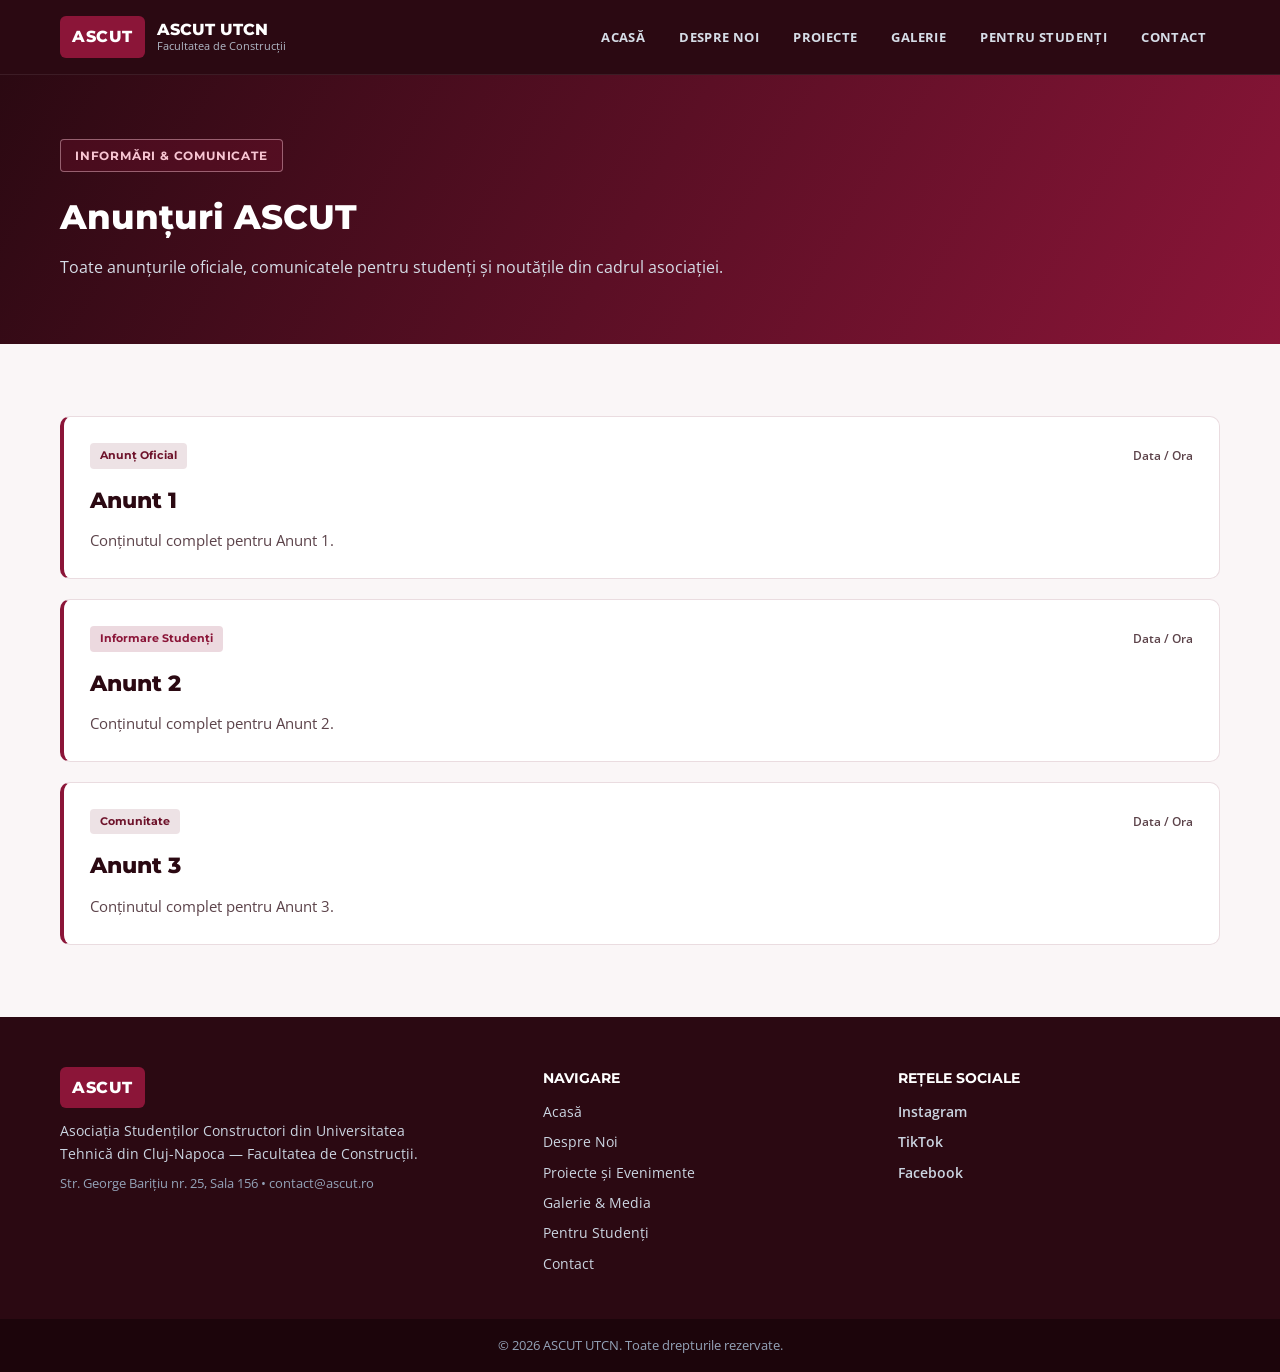
==== Pagini Principale/anunturi.html @ 0e9b0244 "Add files via upload" ====
<!DOCTYPE html>
<html lang="ro">
<head>
    <meta charset="UTF-8" />
    <meta name="viewport" content="width=device-width, initial-scale=1.0" />
    <title>ASCUT UTCN — Anunțuri</title>
    <link href="https://fonts.googleapis.com/css2?family=Montserrat:wght@400;600;700;800&family=Open+Sans:wght@400;600&display=swap" rel="stylesheet">
    <link rel="stylesheet" href="../Style_Sheet.css">
</head>
<body id="page-anunturi">
    <header class="site-header">
        <div class="container header-wrap">
            <a href="../index.html" class="brand-logo">
                <span class="brand-mark">ASCUT</span>
                <span class="brand-text">
                    <strong>ASCUT UTCN</strong>
                    <small>Facultatea de Construcții</small>
                </span>
            </a>

            <button class="nav-toggle" id="navToggle" aria-label="Meniu">☰</button>

            <nav class="main-nav" id="mainNav">
                <ul>
                    <li><a href="../index.html">Acasă</a></li>
                    <li><a href="../Pagini Principale/despre.html">Despre Noi</a></li>
                    <li><a href="../Pagini Principale/proiecte.html">Proiecte</a></li>
                    <li><a href="../Pagini Principale/galerie.html">Galerie</a></li>
                    <li class="has-dropdown">
                        <a href="studenti.html">Pentru Studenți</a>
                        <ul class="dropdown-menu">
                            <li><a href="anunturi.html">Anunțuri</a></li>
                        </ul>
                    </li>
                    <li><a href="../Pagini Principale/contact.html">Contact</a></li>
                </ul>
            </nav>
        </div>
    </header>

    <section class="page-hero">
        <div class="container">
            <span class="eyebrow">Informări & Comunicate</span>
            <h1>Anunțuri ASCUT</h1>
            <p>Toate anunțurile oficiale, comunicatele pentru studenți și noutățile din cadrul asociației.</p>
        </div>
    </section>

    <section class="section-block">
        <div class="container">
            <div class="announcements-archive">
                <article class="announcement-detail-card" id="anunt-1">
                    <div class="card-top-meta">
                        <span class="badge">Anunț Oficial</span>
                        <span class="date-text">Data / Ora</span>
                    </div>
                    <h2>Anunt 1</h2>
                    <p>Conținutul complet pentru Anunt 1.</p>
                </article>

                <article class="announcement-detail-card" id="anunt-2">
                    <div class="card-top-meta">
                        <span class="badge badge-orange">Informare Studenți</span>
                        <span class="date-text">Data / Ora</span>
                    </div>
                    <h2>Anunt 2</h2>
                    <p>Conținutul complet pentru Anunt 2.</p>
                </article>

                <article class="announcement-detail-card" id="anunt-3">
                    <div class="card-top-meta">
                        <span class="badge">Comunitate</span>
                        <span class="date-text">Data / Ora</span>
                    </div>
                    <h2>Anunt 3</h2>
                    <p>Conținutul complet pentru Anunt 3.</p>
                </article>
            </div>
        </div>
    </section>

    <footer class="site-footer">
        <div class="container footer-top">
            <div class="footer-brand">
                <span class="brand-mark light">ASCUT</span>
                <p>Asociația Studenților Constructori din Universitatea Tehnică din Cluj-Napoca — Facultatea de Construcții.</p>
                <p class="footer-meta">Str. George Barițiu nr. 25, Sala 156 • contact@ascut.ro</p>
            </div>
            <div class="footer-links">
                <h4>Navigare</h4>
                <ul>
                    <li><a href="../index.html">Acasă</a></li>
                    <li><a href="../Pagini Principale/despre.html">Despre Noi</a></li>
                    <li><a href="../Pagini Principale/proiecte.html">Proiecte și Evenimente</a></li>
                    <li><a href="../Pagini Principale/galerie.html">Galerie & Media</a></li>
                    <li><a href="../Pagini Principale/studenti.html">Pentru Studenți</a></li>
                    <li><a href="../Pagini Principale/contact.html">Contact</a></li>
                </ul>
            </div>
            <div class="footer-social">
                <h4>Rețele Sociale</h4>
                <div class="social-row">
                    <a href="https://www.instagram.com/ascutcj?cnvx=MTdldHo4dGRhZXJoZQ==" target="_blank" rel="noopener">Instagram</a>
                    <a href="https://www.tiktok.com/@ascutcluj?_t=8gfx7Oilkae&_r=1&fbclid=PAb21jcAVs_gpleHRuA2FlbQIxMQBwZG9mAnNydGMGYXBwX2lkDzU2NzA2NzM0MzM1MjQyNwABpx4m5v5Hw3M3sa0yOJ65TQZiartGREE3QuW4AV2tbTBWIR52F-DzrX0bxWzS_aem_XJSgGe1kebtcpUfFT2OKNA" target="_blank" rel="noopener">TikTok</a>
                    <a href="https://www.facebook.com/share/1CMDo1Qpi5/" target="_blank" rel="noopener">Facebook</a>
                </div>
            </div>
        </div>
        <div class="footer-bottom">
            <div class="container">
                <p>© 2026 ASCUT UTCN. Toate drepturile rezervate.</p>
            </div>
        </div>
    </footer>

    <script src="../script.js"></script>
</body>
</html>
---- Style_Sheet.css ----
:root {
    --dark-bg: #2b0912;         /* Vișiniu foarte închis pentru header / hero / footer */
    --dark-surface: #3d0d1a;    /* Fundal închis pentru benzi de evidențiere */
    --primary: #6e132b;         /* Vișiniu principal */
    --accent: #8b1538;          /* Culoare accent / butoane principale */
    --accent-hover: #630d27;    /* Culoare hover */
    --light-bg: #faf6f7;        /* Fundal deschis */
    --white: #ffffff;
    --text-dark: #240910;
    --text-muted: #5c434a;
    --border: #eadce0;
}

* {
    margin: 0;
    padding: 0;
    box-sizing: border-box;
}

body {
    font-family: 'Open Sans', sans-serif;
    color: var(--text-dark);
    background-color: var(--light-bg);
    line-height: 1.6;
}

h1, h2, h3, h4, .btn, .pill-btn {
    font-family: 'Montserrat', sans-serif;
}

a {
    text-decoration: none;
    color: inherit;
    transition: all 0.2s ease;
}

ul {
    list-style: none;
}

.container {
    max-width: 1200px;
    margin: 0 auto;
    padding: 0 20px;
}

.bg-white {
    background-color: var(--white);
}

/* HEADER */

.site-header {
    background-color: var(--dark-bg);
    color: var(--white);
    position: sticky;
    top: 0;
    z-index: 1000;
    border-bottom: 1px solid rgba(255, 255, 255, 0.08);
}

.header-wrap {
    display: flex;
    justify-content: space-between;
    align-items: center;
    min-height: 74px;
    gap: 20px;
}

.brand-logo {
    display: flex;
    align-items: center;
    gap: 12px;
}

.brand-mark {
    background-color: var(--accent);
    color: var(--white);
    font-family: 'Montserrat', sans-serif;
    font-weight: 800;
    font-size: 16px;
    padding: 8px 12px;
    border-radius: 6px;
    letter-spacing: 0.5px;
}

.brand-text {
    display: flex;
    flex-direction: column;
    line-height: 1.15;
}

    .brand-text strong {
        font-family: 'Montserrat', sans-serif;
        font-size: 16px;
        font-weight: 800;
    }

    .brand-text small {
        font-size: 11px;
        color: #b0b8c5;
    }

.main-nav ul {
    display: flex;
    align-items: center;
    gap: 6px;
    flex-wrap: wrap;
}

    .main-nav ul li a {
        padding: 8px 14px;
        font-size: 13px;
        font-weight: 700;
        text-transform: uppercase;
        letter-spacing: 0.4px;
        color: #d5dce6;
        border-radius: 6px;
    }

        .main-nav ul li a:hover,
        .main-nav ul li a.active {
            color: var(--white);
            background-color: rgba(139, 21, 56, 0.35);
            border-bottom: 2px solid var(--accent);
        }

.nav-toggle {
    display: none;
    background: none;
    border: 1px solid rgba(255, 255, 255, 0.25);
    color: var(--white);
    font-size: 20px;
    padding: 6px 12px;
    border-radius: 6px;
    cursor: pointer;
}

/* HERO & PAGE HERO */

.hero-section {
    background: linear-gradient(125deg, rgba(43, 9, 18, 0.92), rgba(110, 19, 43, 0.84)), url(' imagine fundal ') center center/cover no-repeat;
    color: var(--white);
    padding: 105px 0;
}

.hero-inner {
    max-width: 820px;
}

.eyebrow {
    display: inline-block;
    background-color: rgba(139, 21, 56, 0.25);
    border: 1px solid rgba(247, 197, 210, 0.45);
    color: #f7c5d2;
    font-family: 'Montserrat', sans-serif;
    font-size: 12px;
    font-weight: 700;
    text-transform: uppercase;
    letter-spacing: 0.8px;
    padding: 6px 14px;
    border-radius: 4px;
    margin-bottom: 18px;
}

.hero-section h1 {
    font-size: 42px;
    font-weight: 800;
    line-height: 1.18;
    margin-bottom: 18px;
}

.hero-desc {
    font-size: 17px;
    color: #d6dde7;
    margin-bottom: 30px;
    max-width: 690px;
}

.hero-cta {
    display: flex;
    gap: 14px;
    flex-wrap: wrap;
}

.btn {
    display: inline-block;
    padding: 13px 26px;
    font-size: 14px;
    font-weight: 700;
    border-radius: 6px;
    cursor: pointer;
    border: none;
}

.btn-primary {
    background-color: var(--accent);
    color: var(--white);
}

    .btn-primary:hover {
        background-color: var(--accent-hover);
        transform: translateY(-2px);
    }

.btn-ghost {
    background-color: transparent;
    color: var(--white);
    border: 1px solid rgba(255, 255, 255, 0.45);
}

    .btn-ghost:hover {
        background-color: rgba(255, 255, 255, 0.1);
    }

.page-hero {
    background: linear-gradient(120deg, var(--dark-bg), var(--accent));
    color: var(--white);
    padding: 64px 0;
}

    .page-hero h1 {
        font-size: 34px;
        font-weight: 800;
        margin-bottom: 10px;
    }

    .page-hero p {
        color: #d6dde7;
        max-width: 680px;
    }

/* IMPACT STRIP */

.impact-strip {
    background-color: var(--dark-surface);
    color: var(--white);
    padding: 34px 0;
    border-top: 3px solid var(--accent);
}

.impact-grid {
    display: grid;
    grid-template-columns: repeat(4, 1fr);
    gap: 20px;
    text-align: center;
}

.impact-num {
    display: block;
    font-family: 'Montserrat', sans-serif;
    font-size: 32px;
    font-weight: 800;
    color: var(--accent);
}

.impact-label {
    font-size: 13px;
    font-weight: 600;
    color: #e2e8f0;
}

/* SECTIONS & CARDS */

.section-block {
    padding: 72px 0;
}

.section-tag {
    display: inline-block;
    font-family: 'Montserrat', sans-serif;
    font-size: 12px;
    font-weight: 700;
    text-transform: uppercase;
    letter-spacing: 0.7px;
    color: var(--accent);
    margin-bottom: 8px;
}

.section-top {
    display: flex;
    justify-content: space-between;
    align-items: flex-end;
    flex-wrap: wrap;
    gap: 20px;
    margin-bottom: 34px;
}

    .section-top h2,
    .section-center-head h2 {
        font-size: 28px;
        font-weight: 800;
        color: var(--dark-bg);
    }

.section-center-head {
    text-align: center;
    max-width: 700px;
    margin: 0 auto 40px;
}

    .section-center-head p {
        color: var(--text-muted);
        margin-top: 8px;
    }

.split-intro {
    display: grid;
    grid-template-columns: 1.15fr 0.85fr;
    gap: 40px;
    align-items: center;
}

    .split-intro h2 {
        font-size: 30px;
        font-weight: 800;
        margin-bottom: 14px;
    }

    .split-intro p {
        color: var(--text-muted);
        margin-bottom: 14px;
    }

.link-arrow {
    display: inline-block;
    margin-top: 6px;
    font-family: 'Montserrat', sans-serif;
    font-size: 14px;
    font-weight: 700;
    color: var(--accent);
}

    .link-arrow:hover {
        text-decoration: underline;
    }

.intro-highlights {
    display: flex;
    flex-direction: column;
    gap: 18px;
}

.highlight-card {
    background-color: var(--light-bg);
    border: 1px solid var(--border);
    border-left: 4px solid var(--primary);
    padding: 22px;
    border-radius: 8px;
}

    .highlight-card.accent-border {
        border-left-color: var(--accent);
    }

    .highlight-card h3 {
        font-size: 17px;
        margin-bottom: 6px;
    }

    .highlight-card p {
        font-size: 14px;
        color: var(--text-muted);
    }

.filter-pills {
    display: flex;
    gap: 8px;
    flex-wrap: wrap;
}

.center-pills {
    justify-content: center;
    margin-bottom: 40px;
}

.pill-btn {
    padding: 8px 16px;
    font-size: 12px;
    font-weight: 700;
    text-transform: uppercase;
    background-color: var(--white);
    border: 1px solid var(--border);
    color: var(--text-dark);
    border-radius: 6px;
    cursor: pointer;
}

    .pill-btn.active,
    .pill-btn:hover {
        background-color: var(--dark-bg);
        color: var(--white);
        border-color: var(--dark-bg);
    }

.cards-grid-3 {
    display: grid;
    grid-template-columns: repeat(3, 1fr);
    gap: 24px;
}

.cards-grid-4 {
    display: grid;
    grid-template-columns: repeat(4, 1fr);
    gap: 20px;
}

.ascut-card,
.team-card,
.dept-card,
.guide-card,
.resource-link-card,
.social-box,
.contact-card {
    background-color: var(--white);
    border: 1px solid var(--border);
    border-radius: 10px;
    padding: 24px;
    display: flex;
    flex-direction: column;
    justify-content: space-between;
    transition: transform 0.2s ease, box-shadow 0.2s ease;
}

    .ascut-card:hover,
    .team-card:hover,
    .dept-card:hover,
    .guide-card:hover,
    .resource-link-card:hover,
    .social-box:hover {
        transform: translateY(-4px);
        box-shadow: 0 12px 24px rgba(43, 9, 18, 0.1);
    }

.card-top-meta {
    display: flex;
    justify-content: space-between;
    align-items: center;
    gap: 8px;
    margin-bottom: 14px;
}

.badge {
    display: inline-block;
    background-color: rgba(110, 19, 43, 0.12);
    color: var(--primary);
    font-family: 'Montserrat', sans-serif;
    font-size: 11px;
    font-weight: 700;
    padding: 4px 10px;
    border-radius: 4px;
    margin-bottom: 12px;
}

.card-top-meta .badge {
    margin-bottom: 0;
}

.badge-orange {
    background-color: rgba(139, 21, 56, 0.16);
    color: var(--accent);
}

.date-text {
    font-size: 12px;
    font-weight: 600;
    color: var(--text-muted);
}

.ascut-card h3,
.team-card h3,
.dept-card h3,
.guide-card h3,
.resource-link-card h3,
.social-box h3 {
    font-size: 18px;
    margin-bottom: 10px;
}

.ascut-card p,
.team-card p,
.dept-card p,
.guide-card p,
.resource-link-card p,
.social-box p {
    font-size: 14px;
    color: var(--text-muted);
    margin-bottom: 16px;
}

.card-foot {
    font-size: 12px;
    font-weight: 700;
    color: var(--primary);
    padding-top: 12px;
    border-top: 1px solid var(--border);
}

/* CTA BANNER */

.cta-banner-section {
    background-color: var(--dark-bg);
    color: var(--white);
    padding: 56px 0;
}

.cta-banner-grid {
    display: flex;
    justify-content: space-between;
    align-items: center;
    gap: 24px;
    flex-wrap: wrap;
}

    .cta-banner-grid h2 {
        font-size: 26px;
        margin-bottom: 8px;
    }

    .cta-banner-grid p {
        color: #cfd6e0;
        max-width: 640px;
    }

.cta-banner-actions {
    display: flex;
    gap: 12px;
    flex-wrap: wrap;
}

/* DESPRE, PROIECTE, GALERIE, STUDENȚI, CONTACT */

.three-col-info {
    display: grid;
    grid-template-columns: repeat(3, 1fr);
    gap: 24px;
}

.info-panel {
    background-color: var(--light-bg);
    border: 1px solid var(--border);
    border-radius: 10px;
    padding: 26px;
}

.panel-num {
    display: inline-block;
    font-family: 'Montserrat', sans-serif;
    font-weight: 800;
    font-size: 13px;
    color: var(--accent);
    margin-bottom: 8px;
}

.role-tag,
.guide-tag {
    display: inline-block;
    font-family: 'Montserrat', sans-serif;
    font-size: 11px;
    font-weight: 700;
    text-transform: uppercase;
    color: var(--accent);
    margin-bottom: 8px;
}

.category-group {
    margin-bottom: 50px;
}

    .category-group:last-child {
        margin-bottom: 0;
    }

.group-heading {
    margin-bottom: 22px;
    padding-bottom: 10px;
    border-bottom: 2px solid var(--border);
}

    .group-heading h2 {
        font-size: 24px;
        font-weight: 800;
    }

.social-cards-grid,
.links-grid {
    display: grid;
    grid-template-columns: repeat(3, 1fr);
    gap: 24px;
}

.social-platform {
    display: inline-block;
    font-family: 'Montserrat', sans-serif;
    font-size: 11px;
    font-weight: 800;
    text-transform: uppercase;
    color: var(--accent);
    margin-bottom: 6px;
}

.gallery-grid {
    display: grid;
    grid-template-columns: repeat(3, 1fr);
    gap: 22px;
}

.gallery-item {
    background-color: var(--white);
    border: 1px solid var(--border);
    border-radius: 10px;
    overflow: hidden;
}

    .gallery-item img {
        width: 100%;
        height: 210px;
        object-fit: cover;
        display: block;
    }

.gallery-caption {
    padding: 16px;
}

.media-tag {
    display: inline-block;
    font-family: 'Montserrat', sans-serif;
    font-size: 10px;
    font-weight: 800;
    background-color: var(--primary);
    color: var(--white);
    padding: 3px 8px;
    border-radius: 4px;
    margin-bottom: 6px;
}

.video-tag {
    background-color: var(--accent);
}

.gallery-caption h4 {
    font-size: 15px;
}

.contact-layout {
    display: grid;
    grid-template-columns: 1.15fr 1fr;
    gap: 28px;
    align-items: start;
}

.contact-card h2 {
    font-size: 22px;
    font-weight: 800;
    margin-bottom: 20px;
}

.form-field {
    margin-bottom: 16px;
}

    .form-field label {
        display: block;
        font-family: 'Montserrat', sans-serif;
        font-size: 13px;
        font-weight: 700;
        margin-bottom: 6px;
    }

    .form-field input,
    .form-field textarea {
        width: 100%;
        padding: 11px 13px;
        border: 1px solid #cbd5e1;
        border-radius: 6px;
        font-family: 'Open Sans', sans-serif;
        font-size: 14px;
    }

.form-status {
    margin-top: 14px;
    padding: 12px;
    background-color: #e6f7ed;
    color: #14532d;
    border-radius: 6px;
    font-size: 14px;
    font-weight: 600;
}

.contact-detail {
    margin-bottom: 18px;
}

    .contact-detail h3 {
        font-size: 14px;
        text-transform: uppercase;
        color: var(--primary);
        margin-bottom: 4px;
    }

    .contact-detail p {
        font-size: 14px;
        color: var(--text-muted);
    }

.inline-links {
    display: flex;
    gap: 14px;
    flex-wrap: wrap;
    font-size: 14px;
    font-weight: 700;
    color: var(--accent);
}

.map-box {
    margin-top: 8px;
    border-radius: 8px;
    overflow: hidden;
    border: 1px solid var(--border);
}

    .map-box iframe {
        width: 100%;
        display: block;
    }

/* FOOTER */

.site-footer {
    background-color: var(--dark-bg);
    color: #cbd5e1;
    padding-top: 50px;
}

.footer-top {
    display: grid;
    grid-template-columns: 1.4fr 1fr 1fr;
    gap: 32px;
    padding-bottom: 36px;
}

.brand-mark.light {
    display: inline-block;
    margin-bottom: 12px;
}

.footer-brand p {
    font-size: 14px;
    margin-bottom: 8px;
    max-width: 380px;
}

.footer-meta {
    font-size: 13px !important;
    color: #94a3b8 !important;
}

.footer-links h4,
.footer-social h4 {
    color: var(--white);
    font-size: 14px;
    text-transform: uppercase;
    margin-bottom: 12px;
}

.footer-links ul li {
    margin-bottom: 8px;
    font-size: 14px;
}

    .footer-links ul li a:hover,
    .social-row a:hover {
        color: var(--accent);
    }

.social-row {
    display: flex;
    flex-direction: column;
    gap: 8px;
    font-size: 14px;
    font-weight: 600;
}

.footer-bottom {
    background-color: #1c050b;
    padding: 16px 0;
    font-size: 13px;
    color: #94a3b8;
    text-align: center;
}

/* RESPONSIVE */

@media (max-width: 1024px) {
    .cards-grid-4,
    .cards-grid-3,
    .gallery-grid,
    .social-cards-grid,
    .links-grid,
    .three-col-info {
        grid-template-columns: repeat(2, 1fr);
    }

    .impact-grid {
        grid-template-columns: repeat(2, 1fr);
    }
}

@media (max-width: 768px) {
    .nav-toggle {
        display: block;
    }

    .main-nav {
        display: none;
        width: 100%;
    }

        .main-nav.open {
            display: block;
        }

        .main-nav ul {
            flex-direction: column;
            align-items: flex-start;
            padding-bottom: 14px;
        }

    .header-wrap {
        flex-wrap: wrap;
    }

    .hero-section h1 {
        font-size: 30px;
    }

    .split-intro,
    .contact-layout,
    .footer-top,
    .cards-grid-4,
    .cards-grid-3,
    .gallery-grid,
    .social-cards-grid,
    .links-grid,
    .three-col-info,
    .impact-grid {
        grid-template-columns: 1fr;
    }
}

/* SECȚIUNE ANUNȚURI */

.announcements-box {
    background-color: var(--light-bg);
    border: 1px solid var(--border);
    border-top: 4px solid var(--accent);
    border-radius: 10px;
    padding: 30px;
}

.announcements-header {
    display: flex;
    justify-content: space-between;
    align-items: flex-end;
    flex-wrap: wrap;
    gap: 16px;
    padding-bottom: 16px;
    border-bottom: 1px solid var(--border);
    margin-bottom: 10px;
}

    .announcements-header h2 {
        font-size: 28px;
        font-weight: 800;
        color: var(--dark-bg);
    }

.announcements-list {
    display: flex;
    flex-direction: column;
}

.announcement-row {
    display: flex;
    align-items: baseline;
    gap: 16px;
    padding: 14px 8px;
    border-bottom: 1px dashed var(--border);
    transition: background-color 0.2s ease;
}

    .announcement-row:last-child {
        border-bottom: none;
    }

    .announcement-row:hover {
        background-color: rgba(139, 21, 56, 0.05);
    }

.announcement-date {
    font-size: 13px;
    font-weight: 600;
    color: var(--text-muted);
    min-width: 120px;
    flex-shrink: 0;
}

.announcement-title {
    font-family: 'Montserrat', sans-serif;
    font-size: 15px;
    font-weight: 700;
    color: var(--primary);
}



.announcements-footer {
    margin-top: 20px;
    padding-top: 16px;
    border-top: 1px solid var(--border);
    display: flex;
    justify-content: flex-end;
}

.announcements-archive {
    display: flex;
    flex-direction: column;
    gap: 20px;
}

.announcement-detail-card {
    background-color: var(--white);
    border: 1px solid var(--border);
    border-left: 4px solid var(--accent);
    border-radius: 10px;
    padding: 26px;
}

    .announcement-detail-card h2 {
        font-size: 22px;
        font-weight: 800;
        margin-bottom: 10px;
        color: var(--dark-bg);
    }

    .announcement-detail-card p {
        font-size: 15px;
        color: var(--text-muted);
    }

@media (max-width: 600px) {
    .announcement-row {
        flex-direction: column;
        gap: 4px;
    }
}

/* DROPDOWN LA HOVER PENTRU "PENTRU STUDENȚI" */

.main-nav ul li.has-dropdown {
    position: relative;
}

.main-nav ul li .dropdown-menu {
    display: none;
    position: absolute;
    top: 100%;
    left: 0;
    min-width: 190px;
    background-color: var(--dark-surface);
    border: 1px solid rgba(255, 255, 255, 0.14);
    border-top: 3px solid var(--accent);
    border-radius: 6px;
    padding: 6px 0;
    box-shadow: 0 12px 24px rgba(28, 5, 11, 0.35);
    z-index: 1200;
}

.main-nav ul li.has-dropdown:hover > .dropdown-menu,
.main-nav ul li.has-dropdown:focus-within > .dropdown-menu {
    display: block;
}

.main-nav ul li .dropdown-menu li a {
    display: block;
    padding: 10px 16px;
    font-size: 12px;
    font-weight: 700;
    text-transform: uppercase;
    letter-spacing: 0.4px;
    color: #f1dce2;
    border-bottom: none;
    border-radius: 0;
}

    .main-nav ul li .dropdown-menu li a:hover {
        background-color: var(--accent);
        color: var(--white);
    }

@media (max-width: 768px) {
    .main-nav ul li.has-dropdown > .dropdown-menu {
        position: static;
        display: block;
        background-color: rgba(255, 255, 255, 0.04);
        border: none;
        border-left: 2px solid var(--accent);
        border-radius: 0;
        box-shadow: none;
        padding: 4px 0 4px 12px;
        margin-top: 4px;
    }
}

/* HERO SLIDESHOW */

.hero-slideshow {
    position: relative;
    overflow: hidden;
    background-color: var(--dark-bg);
    color: var(--white);
    min-height: 460px;
}

.hero-slides {
    position: relative;
    width: 100%;
    min-height: 460px;
}

.hero-slide {
    position: absolute;
    inset: 0;
    opacity: 0;
    visibility: hidden;
    transition: opacity 0.65s ease-in-out, visibility 0.65s ease-in-out;
    background-size: cover;
    background-position: center center;
    background-repeat: no-repeat;
    display: flex;
    align-items: center;
    padding: 95px 0 110px;
}

    .hero-slide.active {
        position: relative;
        opacity: 1;
        visibility: visible;
    }

    .hero-slide h1 {
        font-size: 42px;
        font-weight: 800;
        line-height: 1.18;
        margin-bottom: 18px;
    }

.hero-arrow {
    position: absolute;
    top: 50%;
    transform: translateY(-50%);
    z-index: 10;
    background-color: rgba(43, 9, 18, 0.55);
    color: var(--white);
    border: 1px solid rgba(255, 255, 255, 0.25);
    width: 44px;
    height: 44px;
    border-radius: 50%;
    font-size: 18px;
    cursor: pointer;
    display: flex;
    align-items: center;
    justify-content: center;
    transition: background-color 0.2s ease, transform 0.2s ease;
}

    .hero-arrow:hover {
        background-color: var(--accent);
        transform: translateY(-50%) scale(1.06);
    }

.hero-prev {
    left: 22px;
}

.hero-next {
    right: 22px;
}

.hero-indicators {
    position: absolute;
    bottom: 24px;
    left: 50%;
    transform: translateX(-50%);
    z-index: 10;
    display: flex;
    gap: 10px;
}

.hero-dot {
    width: 30px;
    height: 4px;
    border-radius: 2px;
    border: none;
    background-color: rgba(255, 255, 255, 0.35);
    cursor: pointer;
    transition: background-color 0.25s ease, width 0.25s ease;
}

    .hero-dot.active,
    .hero-dot:hover {
        background-color: var(--white);
        width: 40px;
    }

@media (max-width: 768px) {
    .hero-slideshow,
    .hero-slides {
        min-height: 400px;
    }

    .hero-slide {
        padding: 72px 24px 92px;
    }

        .hero-slide h1 {
            font-size: 30px;
        }

    .hero-arrow {
        width: 36px;
        height: 36px;
        font-size: 15px;
    }

    .hero-prev {
        left: 10px;
    }

    .hero-next {
        right: 10px;
    }
}
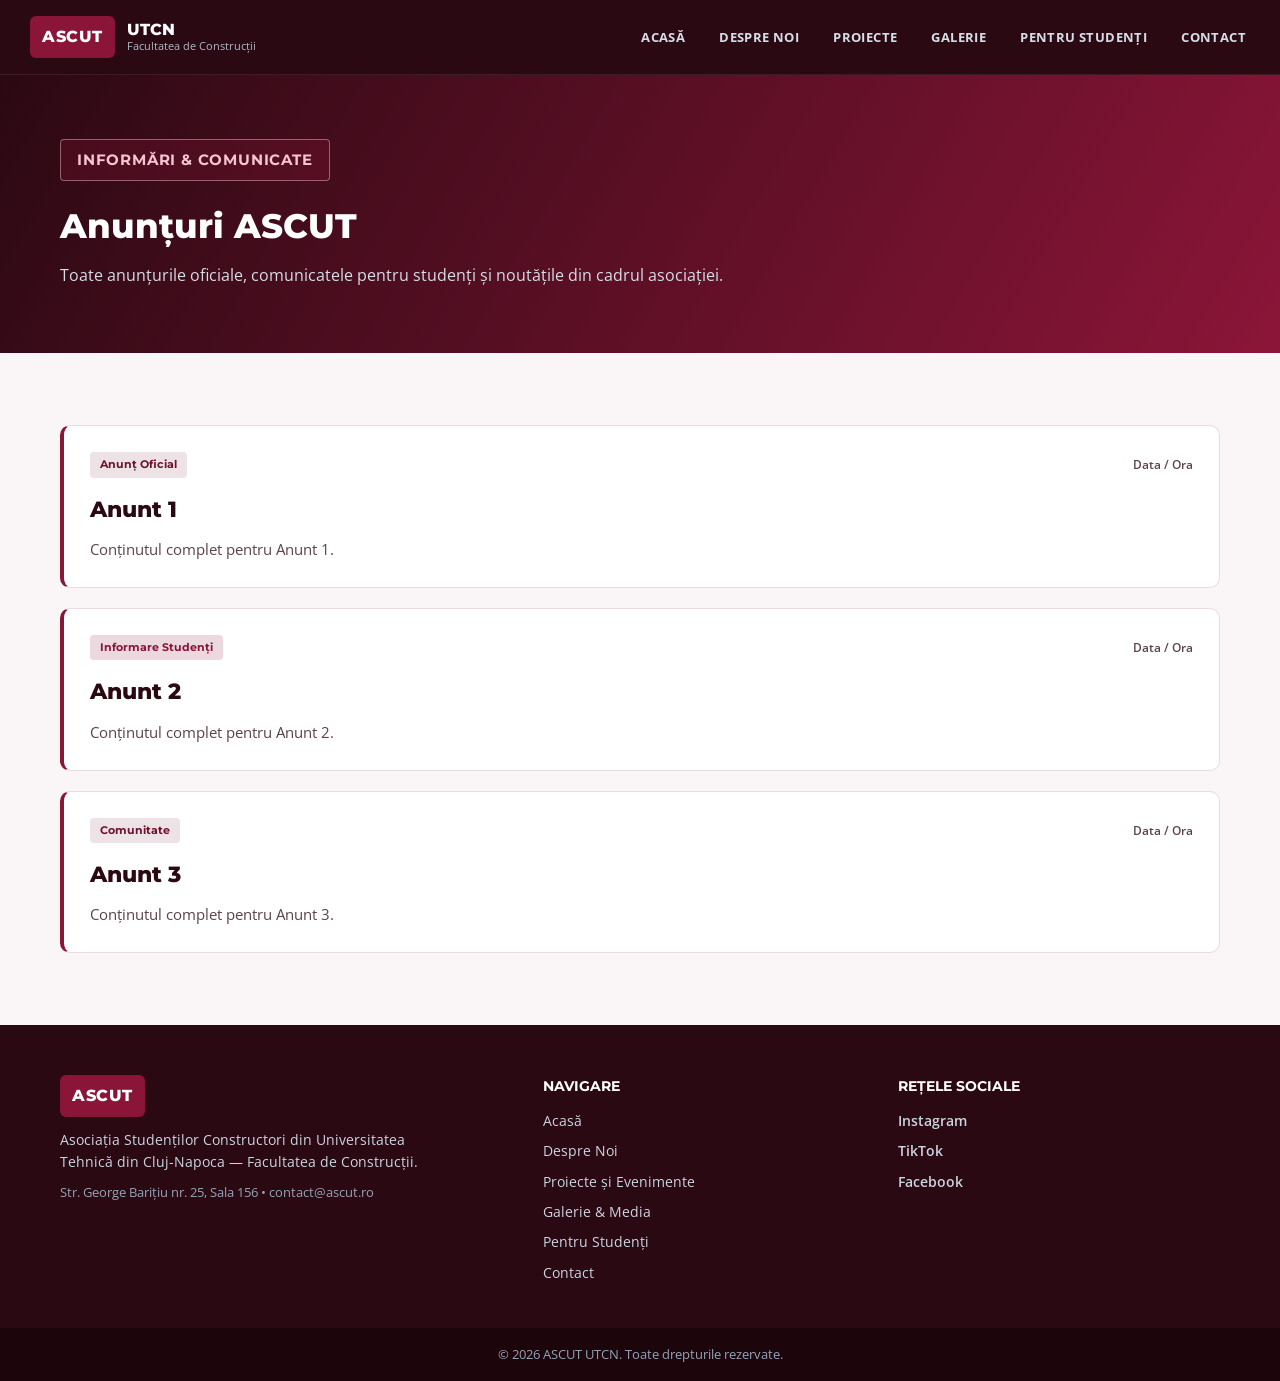
==== commit 3214de1f: "Add files via upload" ====
--- a/Pagini Principale/anunturi.html
+++ b/Pagini Principale/anunturi.html
@@ -13,7 +13,7 @@
             <a href="../index.html" class="brand-logo">
                 <span class="brand-mark">ASCUT</span>
                 <span class="brand-text">
-                    <strong>ASCUT UTCN</strong>
+                    <strong>UTCN</strong>
                     <small>Facultatea de Construcții</small>
                 </span>
             </a>
--- a/Style_Sheet.css
+++ b/Style_Sheet.css
@@ -60,6 +60,9 @@
 }
 
 .header-wrap {
+    max-width: 100%;
+    margin: 0;
+    padding: 0 20px 0 30px;
     display: flex;
     justify-content: space-between;
     align-items: center;
@@ -154,24 +157,24 @@
     border: 1px solid rgba(247, 197, 210, 0.45);
     color: #f7c5d2;
     font-family: 'Montserrat', sans-serif;
-    font-size: 12px;
+    font-size: 15px;
     font-weight: 700;
     text-transform: uppercase;
     letter-spacing: 0.8px;
-    padding: 6px 14px;
+    padding: 8px 16px;
     border-radius: 4px;
     margin-bottom: 18px;
 }
 
 .hero-section h1 {
-    font-size: 42px;
+    font-size: 52px;
     font-weight: 800;
     line-height: 1.18;
     margin-bottom: 18px;
 }
 
 .hero-desc {
-    font-size: 17px;
+    font-size: 21px;
     color: #d6dde7;
     margin-bottom: 30px;
     max-width: 690px;
@@ -534,6 +537,35 @@
     display: grid;
     grid-template-columns: repeat(3, 1fr);
     gap: 24px;
+}
+
+.board-president-row {
+    display: flex;
+    justify-content: center;
+    margin-bottom: 24px;
+}
+
+.board-president-card {
+    width: 100%;
+    max-width: 340px;
+}
+
+.board-members-grid {
+    display: grid;
+    grid-template-columns: repeat(4, 1fr);
+    gap: 20px;
+}
+
+@media (max-width: 1024px) {
+    .board-members-grid {
+        grid-template-columns: repeat(2, 1fr);
+    }
+}
+
+@media (max-width: 768px) {
+    .board-members-grid {
+        grid-template-columns: 1fr;
+    }
 }
 
 .info-panel {
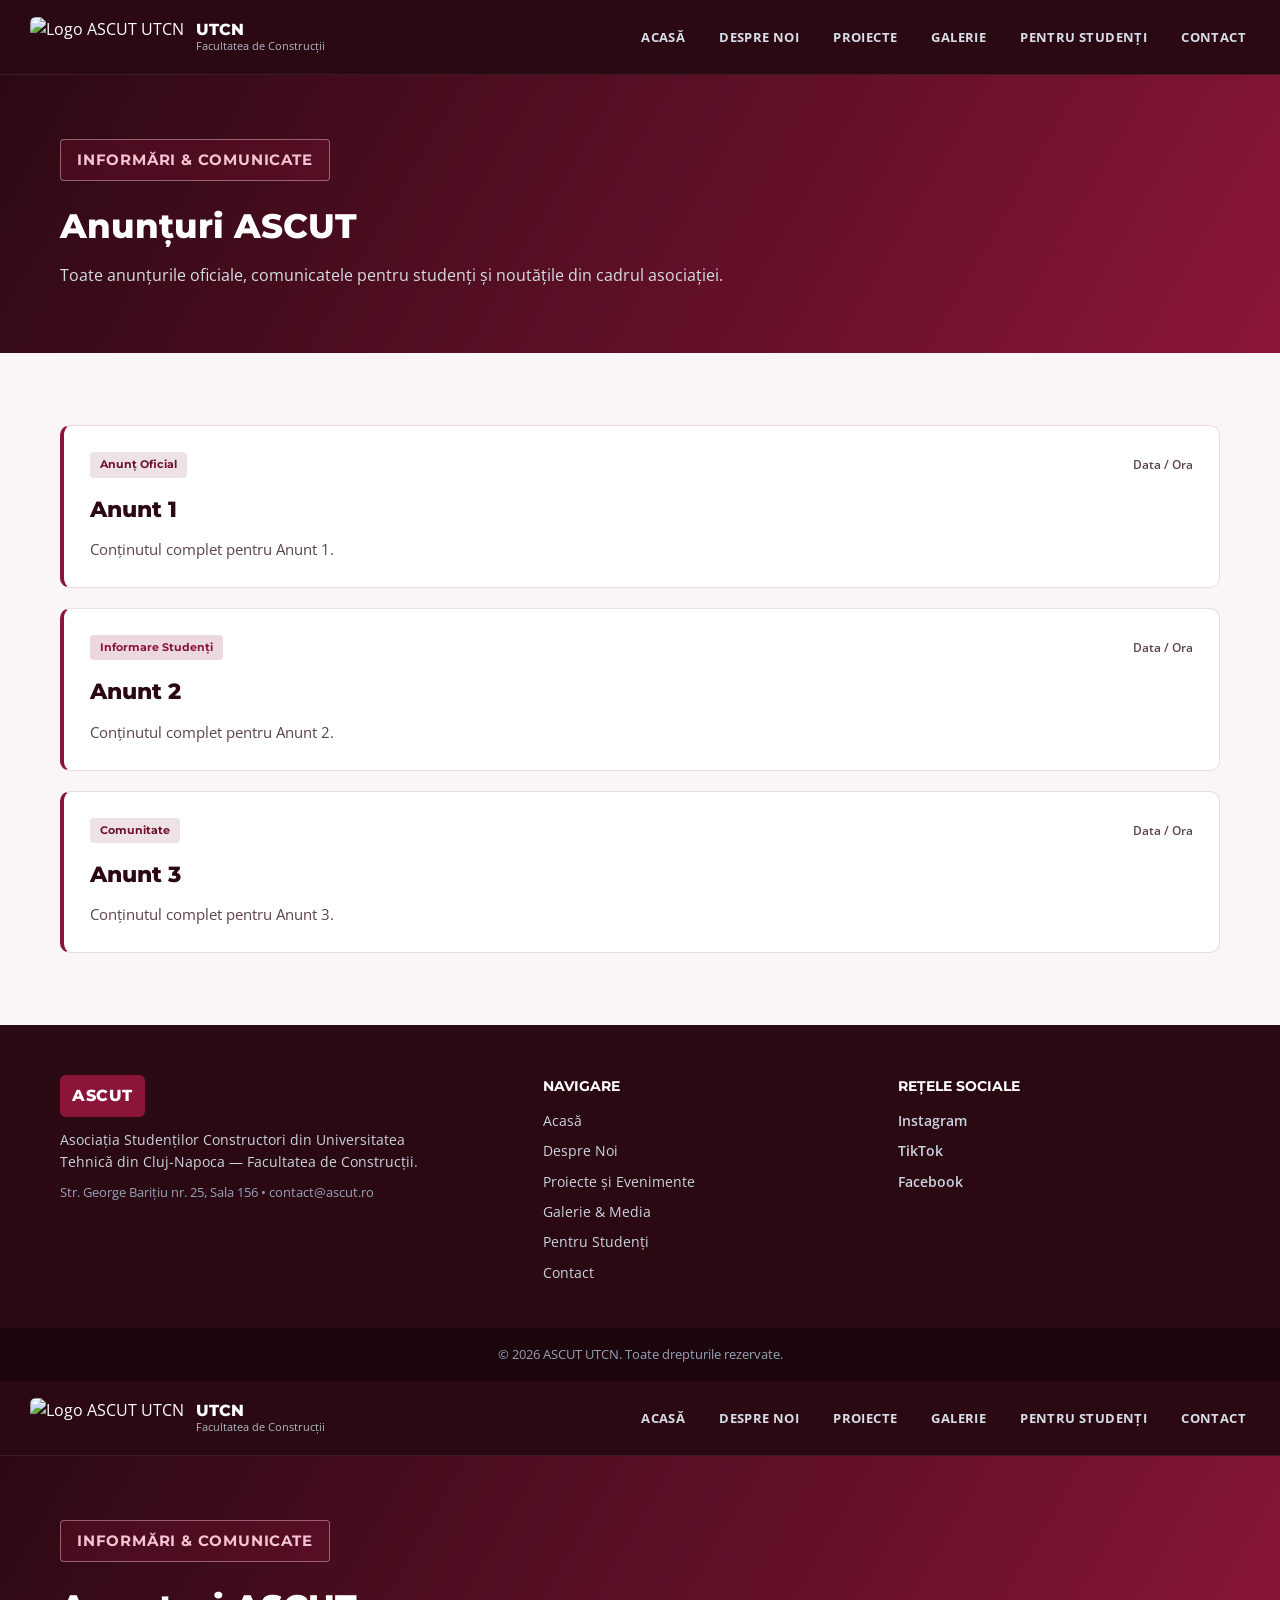
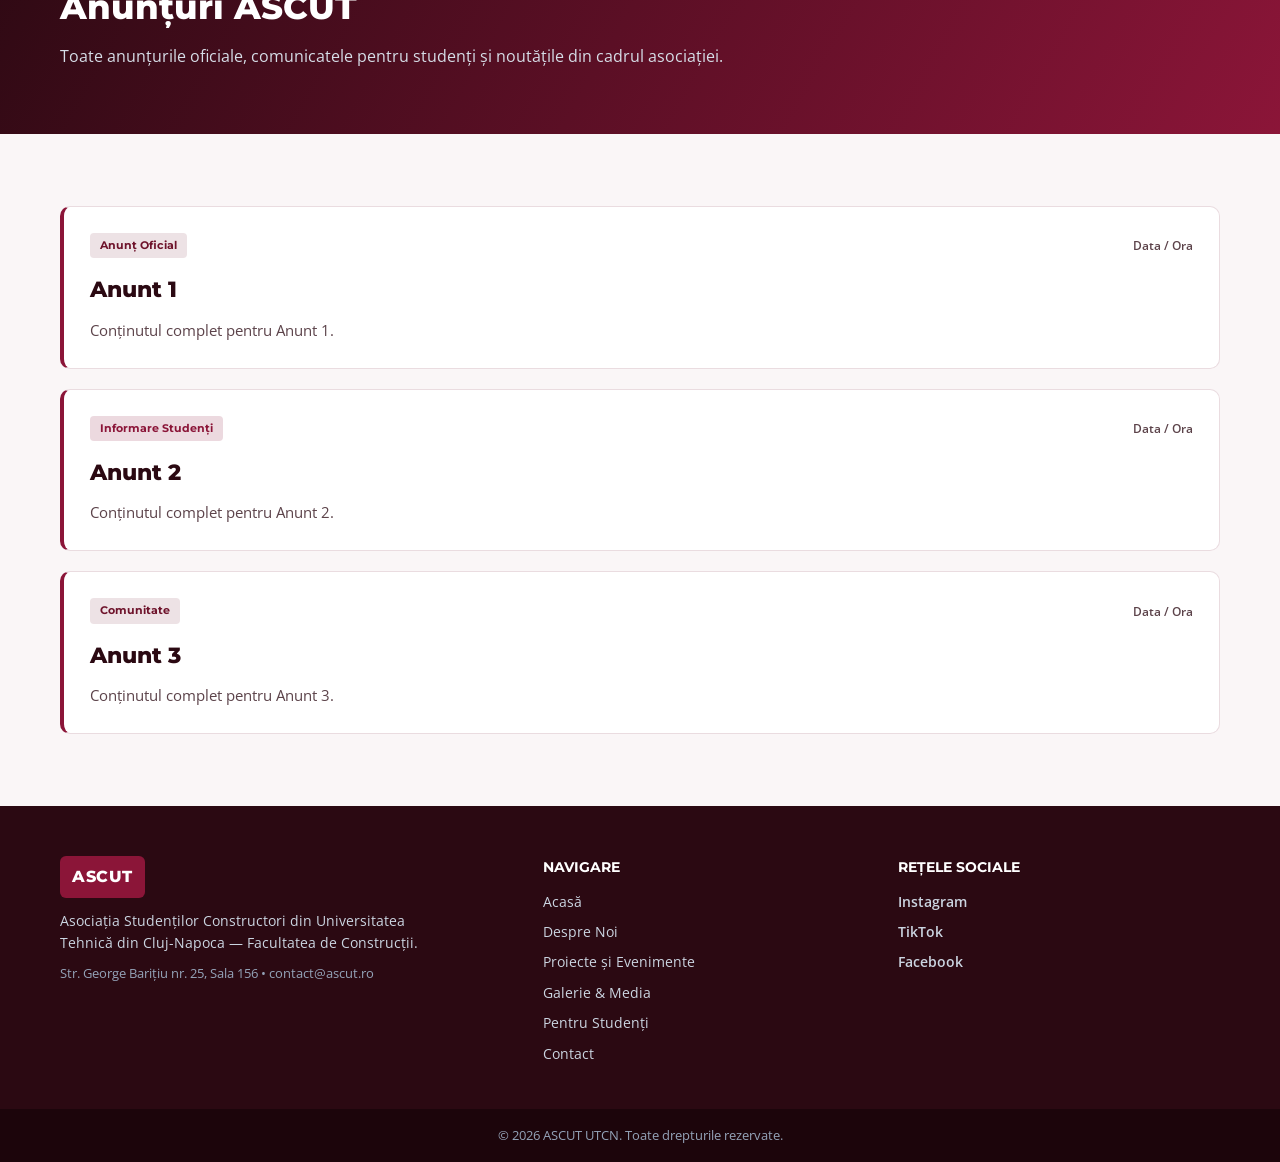
==== commit 68a5fbdf: "Update anunturi.html" ====
--- a/Pagini Principale/anunturi.html
+++ b/Pagini Principale/anunturi.html
@@ -10,8 +10,8 @@
 <body id="page-anunturi">
     <header class="site-header">
         <div class="container header-wrap">
-            <a href="../index.html" class="brand-logo">
-                <span class="brand-mark">ASCUT</span>
+            <a href="index.html" class="brand-logo">
+                <img src="../Imagini/Logo ASCUT.jpg" alt="Logo ASCUT UTCN" class="brand-logo-img">
                 <span class="brand-text">
                     <strong>UTCN</strong>
                     <small>Facultatea de Construcții</small>
@@ -115,4 +115,121 @@
 
     <script src="../script.js"></script>
 </body>
-</html>+</html><!DOCTYPE html>
+<html lang="ro">
+<head>
+    <meta charset="UTF-8" />
+    <meta name="viewport" content="width=device-width, initial-scale=1.0" />
+    <title>ASCUT UTCN — Anunțuri</title>
+    <link href="https://fonts.googleapis.com/css2?family=Montserrat:wght@400;600;700;800&family=Open+Sans:wght@400;600&display=swap" rel="stylesheet">
+    <link rel="stylesheet" href="../Style_Sheet.css">
+</head>
+<body id="page-anunturi">
+    <header class="site-header">
+        <div class="container header-wrap">
+            <a href="index.html" class="brand-logo">
+                <img src="../Imagini/Logo ASCUT.jpg" alt="Logo ASCUT UTCN" class="brand-logo-img">
+                <span class="brand-text">
+                    <strong>UTCN</strong>
+                    <small>Facultatea de Construcții</small>
+                </span>
+            </a>
+
+            <button class="nav-toggle" id="navToggle" aria-label="Meniu">☰</button>
+
+            <nav class="main-nav" id="mainNav">
+                <ul>
+                    <li><a href="../index.html">Acasă</a></li>
+                    <li><a href="../Pagini Principale/despre.html">Despre Noi</a></li>
+                    <li><a href="../Pagini Principale/proiecte.html">Proiecte</a></li>
+                    <li><a href="../Pagini Principale/galerie.html">Galerie</a></li>
+                    <li class="has-dropdown">
+                        <a href="studenti.html">Pentru Studenți</a>
+                        <ul class="dropdown-menu">
+                            <li><a href="anunturi.html">Anunțuri</a></li>
+                        </ul>
+                    </li>
+                    <li><a href="../Pagini Principale/contact.html">Contact</a></li>
+                </ul>
+            </nav>
+        </div>
+    </header>
+
+    <section class="page-hero">
+        <div class="container">
+            <span class="eyebrow">Informări & Comunicate</span>
+            <h1>Anunțuri ASCUT</h1>
+            <p>Toate anunțurile oficiale, comunicatele pentru studenți și noutățile din cadrul asociației.</p>
+        </div>
+    </section>
+
+    <section class="section-block">
+        <div class="container">
+            <div class="announcements-archive">
+                <article class="announcement-detail-card" id="anunt-1">
+                    <div class="card-top-meta">
+                        <span class="badge">Anunț Oficial</span>
+                        <span class="date-text">Data / Ora</span>
+                    </div>
+                    <h2>Anunt 1</h2>
+                    <p>Conținutul complet pentru Anunt 1.</p>
+                </article>
+
+                <article class="announcement-detail-card" id="anunt-2">
+                    <div class="card-top-meta">
+                        <span class="badge badge-orange">Informare Studenți</span>
+                        <span class="date-text">Data / Ora</span>
+                    </div>
+                    <h2>Anunt 2</h2>
+                    <p>Conținutul complet pentru Anunt 2.</p>
+                </article>
+
+                <article class="announcement-detail-card" id="anunt-3">
+                    <div class="card-top-meta">
+                        <span class="badge">Comunitate</span>
+                        <span class="date-text">Data / Ora</span>
+                    </div>
+                    <h2>Anunt 3</h2>
+                    <p>Conținutul complet pentru Anunt 3.</p>
+                </article>
+            </div>
+        </div>
+    </section>
+
+    <footer class="site-footer">
+        <div class="container footer-top">
+            <div class="footer-brand">
+                <span class="brand-mark light">ASCUT</span>
+                <p>Asociația Studenților Constructori din Universitatea Tehnică din Cluj-Napoca — Facultatea de Construcții.</p>
+                <p class="footer-meta">Str. George Barițiu nr. 25, Sala 156 • contact@ascut.ro</p>
+            </div>
+            <div class="footer-links">
+                <h4>Navigare</h4>
+                <ul>
+                    <li><a href="../index.html">Acasă</a></li>
+                    <li><a href="../Pagini Principale/despre.html">Despre Noi</a></li>
+                    <li><a href="../Pagini Principale/proiecte.html">Proiecte și Evenimente</a></li>
+                    <li><a href="../Pagini Principale/galerie.html">Galerie & Media</a></li>
+                    <li><a href="../Pagini Principale/studenti.html">Pentru Studenți</a></li>
+                    <li><a href="../Pagini Principale/contact.html">Contact</a></li>
+                </ul>
+            </div>
+            <div class="footer-social">
+                <h4>Rețele Sociale</h4>
+                <div class="social-row">
+                    <a href="https://www.instagram.com/ascutcj?cnvx=MTdldHo4dGRhZXJoZQ==" target="_blank" rel="noopener">Instagram</a>
+                    <a href="https://www.tiktok.com/@ascutcluj?_t=8gfx7Oilkae&_r=1&fbclid=PAb21jcAVs_gpleHRuA2FlbQIxMQBwZG9mAnNydGMGYXBwX2lkDzU2NzA2NzM0MzM1MjQyNwABpx4m5v5Hw3M3sa0yOJ65TQZiartGREE3QuW4AV2tbTBWIR52F-DzrX0bxWzS_aem_XJSgGe1kebtcpUfFT2OKNA" target="_blank" rel="noopener">TikTok</a>
+                    <a href="https://www.facebook.com/share/1CMDo1Qpi5/" target="_blank" rel="noopener">Facebook</a>
+                </div>
+            </div>
+        </div>
+        <div class="footer-bottom">
+            <div class="container">
+                <p>© 2026 ASCUT UTCN. Toate drepturile rezervate.</p>
+            </div>
+        </div>
+    </footer>
+
+    <script src="../script.js"></script>
+</body>
+</html>
--- a/Style_Sheet.css
+++ b/Style_Sheet.css
@@ -49,6 +49,14 @@
 }
 
 /* HEADER */
+
+.brand-logo-img {
+    height: 40px;
+    width: auto;
+    border-radius: 6px;
+    object-fit: contain;
+    display: block;
+}
 
 .site-header {
     background-color: var(--dark-bg);
@@ -533,10 +541,79 @@
 
 /* DESPRE, PROIECTE, GALERIE, STUDENȚI, CONTACT */
 
-.three-col-info {
-    display: grid;
-    grid-template-columns: repeat(3, 1fr);
+.story-list {
+    display: flex;
+    flex-direction: column;
     gap: 24px;
+    max-width: 960px;
+}
+
+.story-card {
+    position: relative;
+    background-color: var(--bg-soft);
+    border: 1px solid var(--border);
+    border-left: 4px solid transparent;
+    border-radius: 10px;
+    padding: 28px 32px;
+    transition: transform 0.25s ease, box-shadow 0.25s ease, border-color 0.25s ease, background-color 0.25s ease;
+}
+
+    .story-card:hover {
+        transform: translateY(-4px);
+        background-color: #ffffff;
+        border-color: rgba(139, 21, 56, 0.28);
+        border-left-color: var(--primary);
+        box-shadow: 0 12px 26px rgba(32, 12, 18, 0.08);
+    }
+
+.story-card-head {
+    display: flex;
+    align-items: center;
+    gap: 14px;
+    margin-bottom: 14px;
+}
+
+    .story-card-head .panel-num {
+        margin-bottom: 0;
+        transition: transform 0.25s ease, color 0.25s ease;
+    }
+
+.story-card:hover .panel-num {
+    transform: scale(1.08);
+    color: var(--primary);
+}
+
+.story-card-head h2 {
+    font-size: 23px;
+    font-weight: 800;
+    color: var(--dark-bg);
+    margin: 0;
+    transition: color 0.25s ease;
+}
+
+.story-card:hover .story-card-head h2 {
+    color: var(--primary);
+}
+
+.story-card p {
+    color: var(--text-main);
+    font-size: 16px;
+    line-height: 1.75;
+    margin-bottom: 12px;
+}
+
+    .story-card p:last-child {
+        margin-bottom: 0;
+    }
+
+@media (max-width: 768px) {
+    .story-card {
+        padding: 22px 20px;
+    }
+
+    .story-card-head h2 {
+        font-size: 20px;
+    }
 }
 
 .board-president-row {
@@ -551,20 +628,32 @@
 }
 
 .board-members-grid {
-    display: grid;
-    grid-template-columns: repeat(4, 1fr);
+    display: flex;
+    justify-content: center;
+    flex-wrap: wrap;
     gap: 20px;
 }
 
-@media (max-width: 1024px) {
-    .board-members-grid {
-        grid-template-columns: repeat(2, 1fr);
-    }
+    .board-members-grid .team-card {
+        flex: 0 1 300px;
+        max-width: 340px;
+    }
+
+.team-photo {
+    width: 110px;
+    height: 110px;
+    object-fit: cover;
+    object-position: top center;
+    border-radius: 50%;
+    margin: 0 auto 14px;
+    display: block;
+    border: 3px solid var(--border);
 }
 
 @media (max-width: 768px) {
-    .board-members-grid {
-        grid-template-columns: 1fr;
+    .board-members-grid .team-card {
+        flex: 1 1 100%;
+        max-width: 100%;
     }
 }
 
@@ -1173,4 +1262,4 @@
     .hero-next {
         right: 10px;
     }
-}+}
--- a/Style_Sheet.css
+++ b/Style_Sheet.css
@@ -49,6 +49,14 @@
 }
 
 /* HEADER */
+
+.brand-logo-img {
+    height: 40px;
+    width: auto;
+    border-radius: 6px;
+    object-fit: contain;
+    display: block;
+}
 
 .site-header {
     background-color: var(--dark-bg);
@@ -533,10 +541,79 @@
 
 /* DESPRE, PROIECTE, GALERIE, STUDENȚI, CONTACT */
 
-.three-col-info {
-    display: grid;
-    grid-template-columns: repeat(3, 1fr);
+.story-list {
+    display: flex;
+    flex-direction: column;
     gap: 24px;
+    max-width: 960px;
+}
+
+.story-card {
+    position: relative;
+    background-color: var(--bg-soft);
+    border: 1px solid var(--border);
+    border-left: 4px solid transparent;
+    border-radius: 10px;
+    padding: 28px 32px;
+    transition: transform 0.25s ease, box-shadow 0.25s ease, border-color 0.25s ease, background-color 0.25s ease;
+}
+
+    .story-card:hover {
+        transform: translateY(-4px);
+        background-color: #ffffff;
+        border-color: rgba(139, 21, 56, 0.28);
+        border-left-color: var(--primary);
+        box-shadow: 0 12px 26px rgba(32, 12, 18, 0.08);
+    }
+
+.story-card-head {
+    display: flex;
+    align-items: center;
+    gap: 14px;
+    margin-bottom: 14px;
+}
+
+    .story-card-head .panel-num {
+        margin-bottom: 0;
+        transition: transform 0.25s ease, color 0.25s ease;
+    }
+
+.story-card:hover .panel-num {
+    transform: scale(1.08);
+    color: var(--primary);
+}
+
+.story-card-head h2 {
+    font-size: 23px;
+    font-weight: 800;
+    color: var(--dark-bg);
+    margin: 0;
+    transition: color 0.25s ease;
+}
+
+.story-card:hover .story-card-head h2 {
+    color: var(--primary);
+}
+
+.story-card p {
+    color: var(--text-main);
+    font-size: 16px;
+    line-height: 1.75;
+    margin-bottom: 12px;
+}
+
+    .story-card p:last-child {
+        margin-bottom: 0;
+    }
+
+@media (max-width: 768px) {
+    .story-card {
+        padding: 22px 20px;
+    }
+
+    .story-card-head h2 {
+        font-size: 20px;
+    }
 }
 
 .board-president-row {
@@ -551,20 +628,32 @@
 }
 
 .board-members-grid {
-    display: grid;
-    grid-template-columns: repeat(4, 1fr);
+    display: flex;
+    justify-content: center;
+    flex-wrap: wrap;
     gap: 20px;
 }
 
-@media (max-width: 1024px) {
-    .board-members-grid {
-        grid-template-columns: repeat(2, 1fr);
-    }
+    .board-members-grid .team-card {
+        flex: 0 1 300px;
+        max-width: 340px;
+    }
+
+.team-photo {
+    width: 110px;
+    height: 110px;
+    object-fit: cover;
+    object-position: top center;
+    border-radius: 50%;
+    margin: 0 auto 14px;
+    display: block;
+    border: 3px solid var(--border);
 }
 
 @media (max-width: 768px) {
-    .board-members-grid {
-        grid-template-columns: 1fr;
+    .board-members-grid .team-card {
+        flex: 1 1 100%;
+        max-width: 100%;
     }
 }
 
@@ -1173,4 +1262,4 @@
     .hero-next {
         right: 10px;
     }
-}+}
